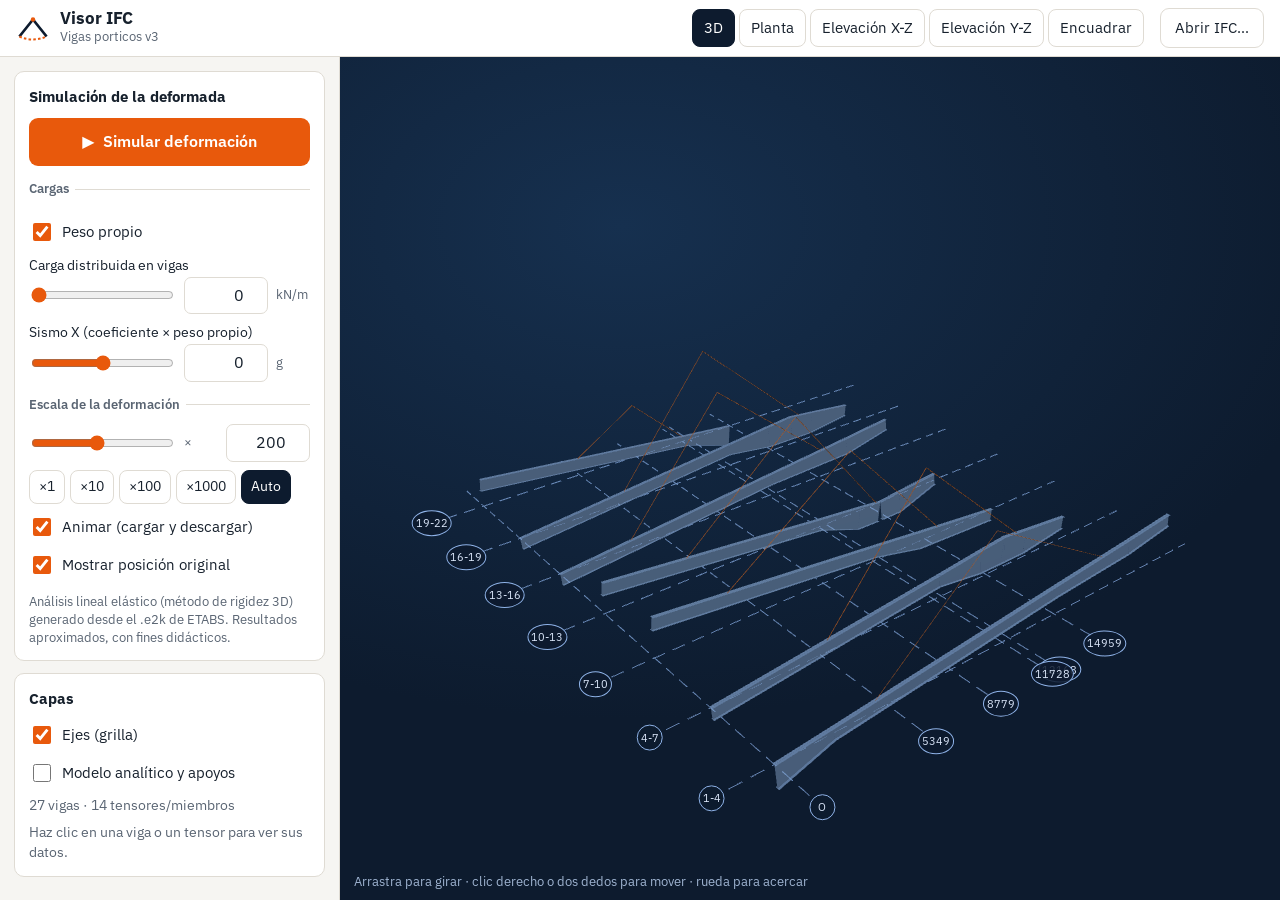
==== vigas-portico/index.html @ 8227d52c "Agregar visor IFC de vigas pórtico con simulación de la deformada Visor web (three.js + web-ifc) del" ====
<!DOCTYPE html>
<html lang="es">
<head>
  <meta charset="utf-8">
  <meta name="viewport" content="width=device-width, initial-scale=1">
  <title>Visor IFC · Vigas pórtico</title>
  <meta name="description" content="Visor IFC con simulación de la deformada para estudiantes">
  <link rel="preconnect" href="https://fonts.googleapis.com">
  <link rel="preconnect" href="https://fonts.gstatic.com" crossorigin>
  <link href="https://fonts.googleapis.com/css2?family=IBM+Plex+Sans:wght@400;500;600;700&display=swap" rel="stylesheet">
  <link rel="icon" href="data:image/svg+xml,%3Csvg xmlns='http://www.w3.org/2000/svg' viewBox='0 0 40 40'%3E%3Cpath d='M4 30 L20 10 L36 30' fill='none' stroke='%230d1b2e' stroke-width='4' stroke-linejoin='round'/%3E%3Ccircle cx='20' cy='10' r='4' fill='%23e8590c'/%3E%3C/svg%3E">
  <link rel="stylesheet" href="./css/estilos.css">
  <script type="importmap">
  {
    "imports": {
      "three": "./vendor/three/three.module.js",
      "three/addons/": "./vendor/three/addons/"
    }
  }
  </script>
</head>
<body>
  <header class="barra">
    <div class="marca">
      <svg class="logo" viewBox="0 0 40 40" aria-hidden="true">
        <path d="M4 30 L20 10 L36 30" fill="none" stroke="currentColor" stroke-width="3.2" stroke-linejoin="round"/>
        <path d="M4 30 Q20 37 36 30" fill="none" stroke="#e8590c" stroke-width="2.4" stroke-dasharray="3 2.6"/>
        <circle cx="20" cy="10" r="2.6" fill="#e8590c"/>
      </svg>
      <div>
        <h1>Visor IFC</h1>
        <p id="nombreModelo">Cargando…</p>
      </div>
    </div>
    <nav class="vistas" aria-label="Vistas">
      <button type="button" data-vista="iso" class="activa">3D</button>
      <button type="button" data-vista="planta">Planta</button>
      <button type="button" data-vista="xz">Elevación X-Z</button>
      <button type="button" data-vista="yz">Elevación Y-Z</button>
      <button type="button" id="btnEncuadrar" title="Encuadrar el modelo">Encuadrar</button>
    </nav>
    <div class="acciones">
      <label class="boton secundario" for="archivo" title="Abrir un IFC de tu computador (no se sube a ningún servidor)">Abrir IFC…</label>
      <input type="file" id="archivo" accept=".ifc" hidden>
      <button type="button" id="btnPanel" class="boton secundario solo-movil" aria-controls="panel" aria-expanded="false">Controles</button>
    </div>
  </header>

  <main class="principal">
    <aside id="panel" class="panel">
      <section class="bloque" id="bloqueSim">
        <h2>Simulación de la deformada</h2>
        <button type="button" id="btnSimular" class="boton primario grande" disabled>
          <span class="icono" aria-hidden="true">▶</span><span id="txtSimular">Simular deformación</span>
        </button>
        <p id="avisoSim" class="aviso" hidden></p>

        <fieldset>
          <legend>Cargas</legend>
          <label class="fila-check"><input type="checkbox" id="chkPP" checked> Peso propio</label>
          <div class="control">
            <label for="numQ">Carga distribuida en vigas</label>
            <div class="fila">
              <input type="range" id="rngQ" min="0" max="10" step="0.1" value="0" aria-label="Carga distribuida en vigas">
              <input type="number" id="numQ" min="0" max="100" step="0.1" value="0">
              <span class="unidad">kN/m</span>
            </div>
          </div>
          <div class="control">
            <label for="numSX">Sismo X (coeficiente × peso propio)</label>
            <div class="fila">
              <input type="range" id="rngSX" min="-0.5" max="0.5" step="0.01" value="0" aria-label="Coeficiente sísmico en X">
              <input type="number" id="numSX" min="-2" max="2" step="0.01" value="0">
              <span class="unidad">g</span>
            </div>
          </div>
        </fieldset>

        <fieldset>
          <legend>Escala de la deformación</legend>
          <div class="fila">
            <input type="range" id="rngEscala" min="0" max="5" step="0.01" value="2.3" aria-label="Escala de deformación (logarítmica)">
            <span class="unidad">×</span>
            <input type="number" id="numEscala" min="1" max="100000" step="1" value="200">
          </div>
          <div class="presets" role="group" aria-label="Escalas rápidas">
            <button type="button" data-escala="1">×1</button>
            <button type="button" data-escala="10">×10</button>
            <button type="button" data-escala="100">×100</button>
            <button type="button" data-escala="1000">×1000</button>
            <button type="button" id="btnAuto" class="activa" title="Ajusta la escala para que la deformada se vea clara">Auto</button>
          </div>
          <label class="fila-check"><input type="checkbox" id="chkAnimar" checked> Animar (cargar y descargar)</label>
          <label class="fila-check"><input type="checkbox" id="chkOriginal" checked> Mostrar posición original</label>
        </fieldset>

        <div id="resultado" class="resultado" hidden>
          <div class="cifra"><span id="valUmax">—</span><small>mm</small></div>
          <p id="txtUmax">desplazamiento máximo</p>
          <p id="txtEscala" class="sutil"></p>
        </div>
        <p class="nota" id="notaAnalisis">Análisis lineal elástico (método de rigidez 3D) calculado a partir del modelo de ETABS. Resultados aproximados, con fines didácticos.</p>
      </section>

      <section class="bloque">
        <h2>Capas</h2>
        <label class="fila-check"><input type="checkbox" id="chkGrilla" checked> Ejes (grilla)</label>
        <label class="fila-check"><input type="checkbox" id="chkAnalitico"> Modelo analítico y apoyos</label>
        <ul class="leyenda-apoyos" id="leyendaApoyos" hidden>
          <li><span class="simbolo empotrado"></span> Empotramiento (anclaje de tensores)</li>
          <li><span class="simbolo parcial"></span> Apoyo restringido solo en X e Y</li>
        </ul>
        <p class="sutil" id="resumenModelo"></p>
        <p class="sutil">Haz clic en una viga o un tensor para ver sus datos.</p>
      </section>
    </aside>

    <div id="visor" class="visor">
      <div id="leyenda" class="leyenda" hidden>
        <div class="titulo-leyenda">Desplazamiento (mm)</div>
        <div class="barra-color"></div>
        <div class="marcas" id="marcasLeyenda"></div>
      </div>
      <div id="cargando" class="cargando">
        <div class="spinner" aria-hidden="true"></div>
        <p id="txtCargando">Cargando visor…</p>
      </div>
      <div id="tarjetaInfo" class="tarjeta-info" hidden>
        <button type="button" id="btnCerrarInfo" class="cerrar" aria-label="Cerrar">×</button>
        <div id="info"></div>
      </div>
      <div id="soltar" class="soltar" hidden>Suelta el archivo .ifc para abrirlo</div>
      <p class="ayuda">Arrastra para girar · clic derecho o dos dedos para mover · rueda para acercar</p>
    </div>
  </main>

  <script type="module" src="./js/app.js"></script>
</body>
</html>
---- vigas-portico/css/estilos.css ----
/*
  VOZ: herramienta de taller de estructuras, clara y técnica.
  IDEA: un plano de estructuras: fondo azul de plano, acero gris azulado, tensores naranja.
  IMAGEN: el modelo 3D ocupa casi toda la pantalla; la deformada se pinta encima en colores.
  COLOR Y TIPO: azul plano #0d1b2e, panel piedra #f6f5f2, acento naranja #e8590c; IBM Plex Sans.
  DISTRIBUCIÓN: panel de controles a la izquierda, visor a la derecha; en celular el panel se despliega.
*/
:root {
  --tinta: #17212d;
  --tinta-suave: #5a6573;
  --panel: #f6f5f2;
  --tarjeta: #ffffff;
  --linea: #dfdbd3;
  --acento: #e8590c;
  --acento-osc: #c94a07;
  --azul: #2f6fdb;
  --plano: #0d1b2e;
  --plano-2: #16304f;
  --radio: 10px;
  font-family: "IBM Plex Sans", system-ui, -apple-system, "Segoe UI", Roboto, sans-serif;
  color: var(--tinta);
}
* { box-sizing: border-box; min-width: 0; }
[hidden] { display: none !important; }
html, body { height: 100%; margin: 0; }
body { display: flex; flex-direction: column; background: var(--panel); font-size: 15px; line-height: 1.45; overflow: hidden; }
button, input, label.boton { font: inherit; }

/* ---------- barra superior ---------- */
.barra {
  display: flex; align-items: center; gap: 16px; flex-wrap: wrap;
  padding: 8px 16px; background: #fff; border-bottom: 1px solid var(--linea); z-index: 5;
}
.marca { display: flex; align-items: center; gap: 10px; margin-right: auto; }
.logo { width: 34px; height: 34px; color: var(--plano); flex: none; }
.marca h1 { font-size: 17px; margin: 0; line-height: 1.1; }
.marca p { margin: 0; font-size: 13px; color: var(--tinta-suave); white-space: nowrap; overflow: hidden; text-overflow: ellipsis; max-width: 46vw; }
.vistas { display: flex; gap: 4px; flex-wrap: wrap; }
.vistas button, .presets button {
  border: 1px solid var(--linea); background: #fff; color: var(--tinta); border-radius: 8px;
  padding: 7px 11px; min-height: 36px; cursor: pointer;
}
.vistas button:hover, .presets button:hover { border-color: #b9b3a8; }
.vistas button.activa, .presets button.activa { background: var(--plano); border-color: var(--plano); color: #fff; }
.acciones { display: flex; gap: 8px; }
.boton {
  display: inline-flex; align-items: center; justify-content: center; gap: 8px;
  border-radius: 9px; padding: 8px 14px; min-height: 40px; cursor: pointer; border: 1px solid transparent;
  font-weight: 600; user-select: none;
}
.boton.secundario { background: #fff; border-color: var(--linea); color: var(--tinta); }
.boton.secundario:hover { border-color: #b9b3a8; }
.boton.primario { background: var(--acento); color: #fff; }
.boton.primario:hover:not(:disabled) { background: var(--acento-osc); }
.boton.primario.activo, .boton.primario.activo:hover:not(:disabled) { background: var(--plano); }
.boton:disabled { opacity: .5; cursor: not-allowed; }
.boton.grande { width: 100%; min-height: 48px; font-size: 16px; }
:focus-visible { outline: 3px solid #f7a96b; outline-offset: 2px; }
.solo-movil { display: none; }

/* ---------- distribución ---------- */
.principal { flex: 1; display: grid; grid-template-columns: 340px minmax(0, 1fr); min-height: 0; }
.panel { overflow-y: auto; border-right: 1px solid var(--linea); background: var(--panel); padding: 14px 14px 28px; }
.bloque { background: var(--tarjeta); border: 1px solid var(--linea); border-radius: var(--radio); padding: 14px; margin-bottom: 12px; }
.bloque h2 { font-size: 15px; margin: 0 0 10px; }
fieldset { border: 0; border-top: 1px solid var(--linea); margin: 14px 0 0; padding: 10px 0 0; }
legend { font-size: 13px; font-weight: 600; color: var(--tinta-suave); padding: 0 6px 0 0; }
.control { margin-top: 8px; }
.control > label { display: block; font-size: 14px; margin-bottom: 2px; }
.fila { display: flex; align-items: center; gap: 8px; }
.fila input[type=range] { flex: 1; accent-color: var(--acento); min-height: 32px; }
.fila input[type=number] {
  width: 84px; flex: none; padding: 6px 8px; border: 1px solid var(--linea); border-radius: 7px;
  font-size: 16px; text-align: right; background: #fff; color: var(--tinta);
}
.unidad { font-size: 13px; color: var(--tinta-suave); width: 34px; flex: none; }
.fila-check { display: flex; align-items: center; gap: 8px; margin-top: 8px; cursor: pointer; min-height: 30px; }
.fila-check input { width: 18px; height: 18px; accent-color: var(--acento); }
.presets { display: flex; gap: 5px; flex-wrap: wrap; margin-top: 8px; }
.presets button { padding: 5px 9px; min-height: 34px; font-size: 14px; }
.aviso { background: #fff4e6; border: 1px solid #ffd8a8; border-radius: 8px; padding: 8px 10px; font-size: 13.5px; margin: 10px 0 0; }
.resultado { margin-top: 14px; padding: 12px; border-radius: 9px; background: var(--plano); color: #fff; }
.resultado .cifra { font-size: 34px; font-weight: 700; line-height: 1; font-variant-numeric: tabular-nums; }
.resultado .cifra small { font-size: 15px; font-weight: 500; margin-left: 6px; opacity: .8; }
.resultado p { margin: 6px 0 0; font-size: 13.5px; }
.resultado .sutil { color: #b8c6da; }
.nota { font-size: 12.5px; color: var(--tinta-suave); margin: 12px 0 0; }
.sutil { color: var(--tinta-suave); font-size: 13.5px; margin: 8px 0 0; }
.leyenda-apoyos { list-style: none; padding: 0; margin: 8px 0 0; font-size: 13.5px; }
.leyenda-apoyos li { display: flex; align-items: center; gap: 8px; margin-top: 4px; }
.simbolo { width: 13px; height: 13px; display: inline-block; flex: none; }
.simbolo.empotrado { background: #e03131; }
.simbolo.parcial { background: #fab005; border-radius: 50%; }

/* tabla de propiedades */
.props { width: 100%; border-collapse: collapse; font-size: 13.5px; }
.props th, .props td { text-align: left; padding: 4px 0; border-bottom: 1px solid #eeebe5; vertical-align: top; }
.props th { color: var(--tinta-suave); font-weight: 500; width: 44%; padding-right: 8px; }
.props td { font-variant-numeric: tabular-nums; overflow-wrap: anywhere; }
details.pset { margin-top: 8px; font-size: 13.5px; }
details.pset summary { cursor: pointer; font-weight: 600; padding: 4px 0; }
.etiqueta-tipo { display: inline-block; font-size: 12px; padding: 2px 8px; border-radius: 99px; background: #edf2fb; color: #1f4f9c; margin-bottom: 6px; }

/* ---------- visor ---------- */
.visor {
  position: relative; overflow: hidden; touch-action: none;
  background: radial-gradient(120% 90% at 30% 20%, var(--plano-2) 0%, var(--plano) 65%);
}
.visor canvas { display: block; width: 100%; height: 100%; }
.capa-etiquetas { position: absolute; inset: 0; pointer-events: none; z-index: 1; }
.eje {
  width: 26px; height: 26px; border-radius: 50%; border: 1.5px solid #8fb3e8; color: #dce8fb;
  background: rgba(13, 27, 46, .85); font-size: 11px; display: grid; place-items: center; line-height: 1;
  white-space: nowrap; padding: 0 3px; min-width: 26px; width: auto;
}
.leyenda {
  position: absolute; right: 14px; top: 14px; background: rgba(255, 255, 255, .95); border-radius: 10px;
  padding: 10px 12px; font-size: 12.5px; display: grid; grid-template-columns: auto auto; column-gap: 8px;
  box-shadow: 0 6px 24px rgba(0, 0, 0, .25); z-index: 2;
}
.titulo-leyenda { grid-column: 1 / -1; font-weight: 600; margin-bottom: 6px; }
.barra-color {
  width: 14px; height: 150px; border-radius: 4px;
  background: linear-gradient(to top, #2952db, #1ab8e0, #40c759, #fad433, #e33326);
}
.marcas { display: flex; flex-direction: column-reverse; justify-content: space-between; height: 150px; font-variant-numeric: tabular-nums; }
.cargando {
  position: absolute; inset: 0; display: grid; place-content: center; justify-items: center; gap: 12px;
  color: #dce8fb; background: rgba(13, 27, 46, .7); z-index: 3; text-align: center; padding: 20px;
}
.cargando.error { background: rgba(60, 10, 10, .85); }
.spinner { width: 38px; height: 38px; border-radius: 50%; border: 4px solid rgba(255, 255, 255, .25); border-top-color: var(--acento); animation: giro 0.9s linear infinite; }
@keyframes giro { to { transform: rotate(360deg); } }
.soltar { position: absolute; inset: 12px; border: 3px dashed #f7a96b; border-radius: 14px; display: grid; place-items: center; color: #fff; font-size: 18px; background: rgba(13, 27, 46, .6); z-index: 4; }
.tarjeta-info {
  position: absolute; left: 14px; bottom: 36px; width: min(350px, calc(100% - 28px)); max-height: calc(100% - 110px);
  overflow: auto; background: #fff; border-radius: 12px; padding: 12px 14px 10px; z-index: 2;
  box-shadow: 0 10px 34px rgba(0, 0, 0, .32);
}
.tarjeta-info .cerrar {
  position: absolute; top: 6px; right: 6px; width: 36px; height: 36px; border: 0; border-radius: 8px;
  background: transparent; font-size: 24px; line-height: 1; color: var(--tinta-suave); cursor: pointer;
}
.tarjeta-info .cerrar:hover { background: #f1efea; }
.tarjeta-info h3 { margin: 2px 40px 2px 0; font-size: 20px; line-height: 1.15; }
.tarjeta-info .seccion { margin: 0 0 8px; color: var(--tinta-suave); font-size: 13.5px; overflow-wrap: anywhere; }
.ayuda { position: absolute; left: 14px; bottom: 10px; margin: 0; font-size: 12.5px; color: #9fb4d1; pointer-events: none; }
@media (prefers-reduced-motion: reduce) { .spinner { animation: none; } }

/* ---------- pantallas angostas ---------- */
@media (max-width: 900px) {
  .solo-movil { display: inline-flex; }
  .barra { gap: 8px; padding: 8px 10px; }
  .marca p { max-width: 36vw; }
  .acciones .boton { padding: 6px 10px; min-height: 38px; font-size: 14px; }
  .vistas { order: 3; width: 100%; flex-wrap: nowrap; overflow-x: auto; scrollbar-width: none; }
  .vistas button { flex: none; padding: 6px 10px; font-size: 14px; min-height: 34px; }
  .principal { grid-template-columns: minmax(0, 1fr); position: relative; }
  .panel {
    position: absolute; inset: 0 auto 0 0; width: min(360px, 92vw); z-index: 6;
    transform: translateX(-102%); transition: transform .25s ease; box-shadow: 8px 0 30px rgba(0, 0, 0, .25);
  }
  .panel.abierto { transform: none; }
  .ayuda { display: none; }
  .leyenda { top: 10px; right: 10px; padding: 8px 10px; }
  .tarjeta-info { left: 8px; right: 8px; width: auto; bottom: 8px; max-height: 46%; }
  .barra-color, .marcas { height: 110px; }
}
@media (prefers-reduced-motion: reduce) { .panel { transition: none; } }
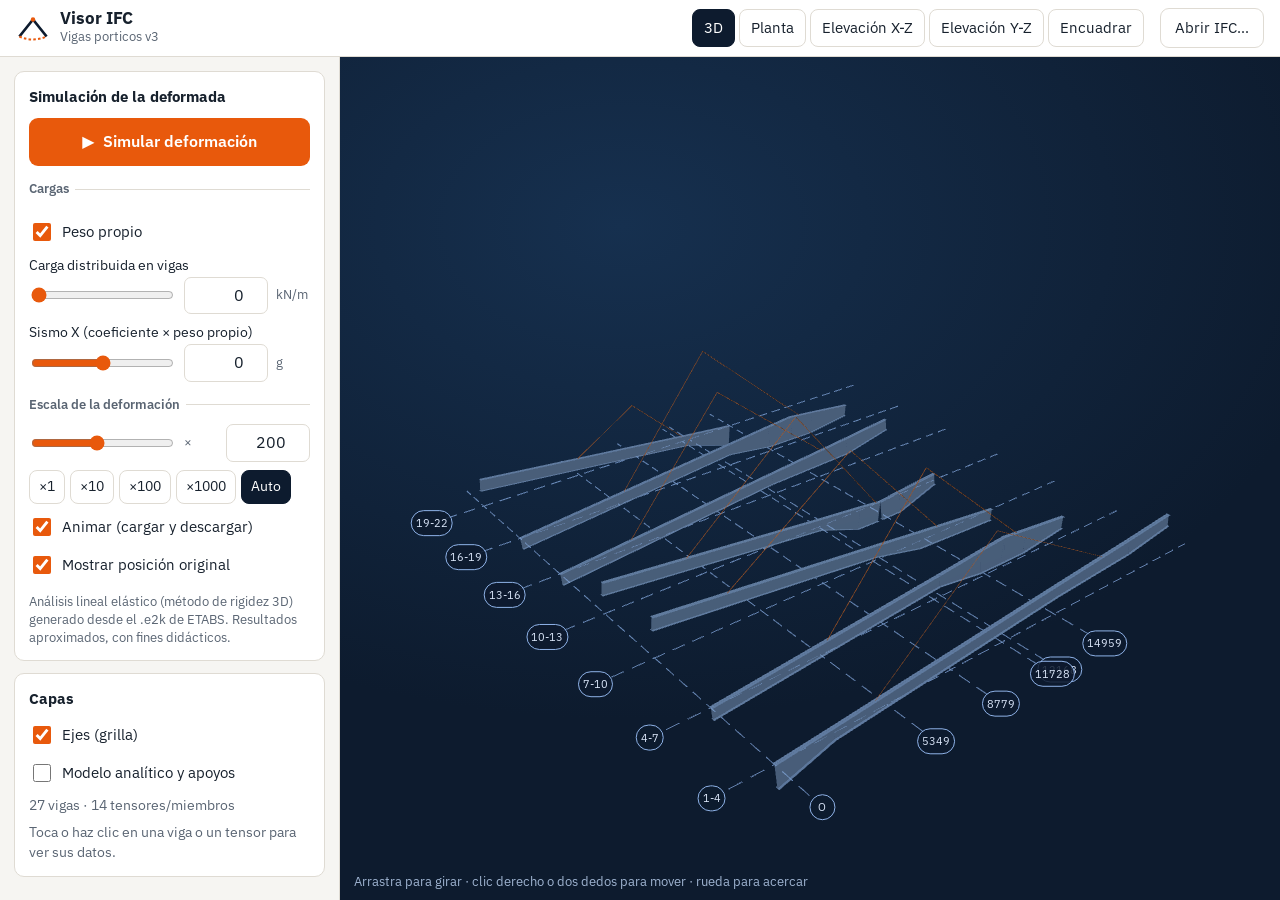
==== commit 2829b06d: "Mejorar la vista en celular del visor de vigas pórtico - Modelo arriba y hoja de controles abajo con" ====
--- a/vigas-portico/index.html
+++ b/vigas-portico/index.html
@@ -2,13 +2,14 @@
 <html lang="es">
 <head>
   <meta charset="utf-8">
-  <meta name="viewport" content="width=device-width, initial-scale=1">
+  <meta name="viewport" content="width=device-width, initial-scale=1, viewport-fit=cover">
+  <meta name="theme-color" content="#0d1b2e">
   <title>Visor IFC · Vigas pórtico</title>
   <meta name="description" content="Visor IFC con simulación de la deformada para estudiantes">
+  <link rel="icon" href="data:image/svg+xml,%3Csvg xmlns='http://www.w3.org/2000/svg' viewBox='0 0 40 40'%3E%3Cpath d='M4 30 L20 10 L36 30' fill='none' stroke='%230d1b2e' stroke-width='4' stroke-linejoin='round'/%3E%3Ccircle cx='20' cy='10' r='4' fill='%23e8590c'/%3E%3C/svg%3E">
   <link rel="preconnect" href="https://fonts.googleapis.com">
   <link rel="preconnect" href="https://fonts.gstatic.com" crossorigin>
   <link href="https://fonts.googleapis.com/css2?family=IBM+Plex+Sans:wght@400;500;600;700&display=swap" rel="stylesheet">
-  <link rel="icon" href="data:image/svg+xml,%3Csvg xmlns='http://www.w3.org/2000/svg' viewBox='0 0 40 40'%3E%3Cpath d='M4 30 L20 10 L36 30' fill='none' stroke='%230d1b2e' stroke-width='4' stroke-linejoin='round'/%3E%3Ccircle cx='20' cy='10' r='4' fill='%23e8590c'/%3E%3C/svg%3E">
   <link rel="stylesheet" href="./css/estilos.css">
   <script type="importmap">
   {
@@ -33,36 +34,62 @@
       </div>
     </div>
     <nav class="vistas" aria-label="Vistas">
-      <button type="button" data-vista="iso" class="activa">3D</button>
-      <button type="button" data-vista="planta">Planta</button>
-      <button type="button" data-vista="xz">Elevación X-Z</button>
-      <button type="button" data-vista="yz">Elevación Y-Z</button>
-      <button type="button" id="btnEncuadrar" title="Encuadrar el modelo">Encuadrar</button>
+      <button type="button" data-vista="iso" class="activa" title="Vista 3D">3D</button>
+      <button type="button" data-vista="planta" title="Planta"><span class="largo">Planta</span><span class="corto">XY</span></button>
+      <button type="button" data-vista="xz" title="Elevación X-Z"><span class="largo">Elevación X-Z</span><span class="corto">XZ</span></button>
+      <button type="button" data-vista="yz" title="Elevación Y-Z"><span class="largo">Elevación Y-Z</span><span class="corto">YZ</span></button>
+      <button type="button" id="btnEncuadrar" title="Encuadrar el modelo" aria-label="Encuadrar el modelo">
+        <span class="largo">Encuadrar</span>
+        <svg class="corto icono-svg" viewBox="0 0 24 24" aria-hidden="true"><path d="M4 9V4h5M20 9V4h-5M4 15v5h5M20 15v5h-5" fill="none" stroke="currentColor" stroke-width="2.2" stroke-linecap="round" stroke-linejoin="round"/></svg>
+      </button>
     </nav>
     <div class="acciones">
       <label class="boton secundario" for="archivo" title="Abrir un IFC de tu computador (no se sube a ningún servidor)">Abrir IFC…</label>
       <input type="file" id="archivo" accept=".ifc" hidden>
-      <button type="button" id="btnPanel" class="boton secundario solo-movil" aria-controls="panel" aria-expanded="false">Controles</button>
     </div>
   </header>
 
   <main class="principal">
+    <div id="visor" class="visor">
+      <div id="leyenda" class="leyenda" hidden>
+        <div class="titulo-leyenda">Desplazamiento (mm)</div>
+        <div class="barra-color"></div>
+        <div class="marcas" id="marcasLeyenda"></div>
+      </div>
+      <div id="tarjetaInfo" class="tarjeta-info" hidden>
+        <button type="button" id="btnCerrarInfo" class="cerrar" aria-label="Cerrar">×</button>
+        <div id="info"></div>
+      </div>
+      <div id="cargando" class="cargando">
+        <div class="spinner" aria-hidden="true"></div>
+        <p id="txtCargando">Cargando visor…</p>
+      </div>
+      <div id="soltar" class="soltar" hidden>Suelta el archivo .ifc para abrirlo</div>
+      <p class="ayuda">Arrastra para girar · clic derecho o dos dedos para mover · rueda para acercar</p>
+    </div>
+
     <aside id="panel" class="panel">
       <section class="bloque" id="bloqueSim">
-        <h2>Simulación de la deformada</h2>
+        <h2 class="titulo-sim">Simulación de la deformada</h2>
         <button type="button" id="btnSimular" class="boton primario grande" disabled>
           <span class="icono" aria-hidden="true">▶</span><span id="txtSimular">Simular deformación</span>
         </button>
         <p id="avisoSim" class="aviso" hidden></p>
 
-        <fieldset>
+        <div id="resultado" class="resultado" hidden>
+          <div class="cifra"><span id="valUmax">—</span><small>mm</small></div>
+          <p id="txtUmax">desplazamiento máximo</p>
+          <p id="txtEscala" class="sutil extra"></p>
+        </div>
+
+        <fieldset class="grupo-cargas extra">
           <legend>Cargas</legend>
           <label class="fila-check"><input type="checkbox" id="chkPP" checked> Peso propio</label>
           <div class="control">
             <label for="numQ">Carga distribuida en vigas</label>
             <div class="fila">
               <input type="range" id="rngQ" min="0" max="10" step="0.1" value="0" aria-label="Carga distribuida en vigas">
-              <input type="number" id="numQ" min="0" max="100" step="0.1" value="0">
+              <input type="number" id="numQ" min="0" max="100" step="0.1" value="0" inputmode="decimal">
               <span class="unidad">kN/m</span>
             </div>
           </div>
@@ -70,39 +97,40 @@
             <label for="numSX">Sismo X (coeficiente × peso propio)</label>
             <div class="fila">
               <input type="range" id="rngSX" min="-0.5" max="0.5" step="0.01" value="0" aria-label="Coeficiente sísmico en X">
-              <input type="number" id="numSX" min="-2" max="2" step="0.01" value="0">
+              <input type="number" id="numSX" min="-2" max="2" step="0.01" value="0" inputmode="decimal">
               <span class="unidad">g</span>
             </div>
           </div>
         </fieldset>
 
-        <fieldset>
+        <fieldset class="grupo-escala">
           <legend>Escala de la deformación</legend>
           <div class="fila">
             <input type="range" id="rngEscala" min="0" max="5" step="0.01" value="2.3" aria-label="Escala de deformación (logarítmica)">
             <span class="unidad">×</span>
-            <input type="number" id="numEscala" min="1" max="100000" step="1" value="200">
+            <input type="number" id="numEscala" min="1" max="100000" step="1" value="200" inputmode="numeric">
           </div>
           <div class="presets" role="group" aria-label="Escalas rápidas">
-            <button type="button" data-escala="1">×1</button>
-            <button type="button" data-escala="10">×10</button>
+            <button type="button" data-escala="1" class="extra">×1</button>
+            <button type="button" data-escala="10" class="extra">×10</button>
             <button type="button" data-escala="100">×100</button>
             <button type="button" data-escala="1000">×1000</button>
             <button type="button" id="btnAuto" class="activa" title="Ajusta la escala para que la deformada se vea clara">Auto</button>
           </div>
-          <label class="fila-check"><input type="checkbox" id="chkAnimar" checked> Animar (cargar y descargar)</label>
-          <label class="fila-check"><input type="checkbox" id="chkOriginal" checked> Mostrar posición original</label>
+          <div class="extra">
+            <label class="fila-check"><input type="checkbox" id="chkAnimar" checked> Animar (cargar y descargar)</label>
+            <label class="fila-check"><input type="checkbox" id="chkOriginal" checked> Mostrar posición original</label>
+          </div>
         </fieldset>
 
-        <div id="resultado" class="resultado" hidden>
-          <div class="cifra"><span id="valUmax">—</span><small>mm</small></div>
-          <p id="txtUmax">desplazamiento máximo</p>
-          <p id="txtEscala" class="sutil"></p>
-        </div>
-        <p class="nota" id="notaAnalisis">Análisis lineal elástico (método de rigidez 3D) calculado a partir del modelo de ETABS. Resultados aproximados, con fines didácticos.</p>
+        <button type="button" id="btnMas" class="boton secundario solo-movil mas" aria-expanded="false" aria-controls="panel">
+          <span id="txtMas">Cargas y opciones</span><span class="flecha" aria-hidden="true">▾</span>
+        </button>
+
+        <p class="nota extra" id="notaAnalisis">Análisis lineal elástico (método de rigidez 3D) calculado a partir del modelo de ETABS. Resultados aproximados, con fines didácticos.</p>
       </section>
 
-      <section class="bloque">
+      <section class="bloque extra">
         <h2>Capas</h2>
         <label class="fila-check"><input type="checkbox" id="chkGrilla" checked> Ejes (grilla)</label>
         <label class="fila-check"><input type="checkbox" id="chkAnalitico"> Modelo analítico y apoyos</label>
@@ -111,27 +139,10 @@
           <li><span class="simbolo parcial"></span> Apoyo restringido solo en X e Y</li>
         </ul>
         <p class="sutil" id="resumenModelo"></p>
-        <p class="sutil">Haz clic en una viga o un tensor para ver sus datos.</p>
+        <p class="sutil">Toca o haz clic en una viga o un tensor para ver sus datos.</p>
+        <label class="boton secundario solo-movil abrir-movil" for="archivo">Abrir otro IFC…</label>
       </section>
     </aside>
-
-    <div id="visor" class="visor">
-      <div id="leyenda" class="leyenda" hidden>
-        <div class="titulo-leyenda">Desplazamiento (mm)</div>
-        <div class="barra-color"></div>
-        <div class="marcas" id="marcasLeyenda"></div>
-      </div>
-      <div id="cargando" class="cargando">
-        <div class="spinner" aria-hidden="true"></div>
-        <p id="txtCargando">Cargando visor…</p>
-      </div>
-      <div id="tarjetaInfo" class="tarjeta-info" hidden>
-        <button type="button" id="btnCerrarInfo" class="cerrar" aria-label="Cerrar">×</button>
-        <div id="info"></div>
-      </div>
-      <div id="soltar" class="soltar" hidden>Suelta el archivo .ifc para abrirlo</div>
-      <p class="ayuda">Arrastra para girar · clic derecho o dos dedos para mover · rueda para acercar</p>
-    </div>
   </main>
 
   <script type="module" src="./js/app.js"></script>
--- a/vigas-portico/css/estilos.css
+++ b/vigas-portico/css/estilos.css
@@ -3,7 +3,7 @@
   IDEA: un plano de estructuras: fondo azul de plano, acero gris azulado, tensores naranja.
   IMAGEN: el modelo 3D ocupa casi toda la pantalla; la deformada se pinta encima en colores.
   COLOR Y TIPO: azul plano #0d1b2e, panel piedra #f6f5f2, acento naranja #e8590c; IBM Plex Sans.
-  DISTRIBUCIÓN: panel de controles a la izquierda, visor a la derecha; en celular el panel se despliega.
+  DISTRIBUCIÓN: escritorio con panel a la izquierda; celular con el modelo arriba y una hoja de controles abajo.
 */
 :root {
   --tinta: #17212d;
@@ -13,7 +13,6 @@
   --linea: #dfdbd3;
   --acento: #e8590c;
   --acento-osc: #c94a07;
-  --azul: #2f6fdb;
   --plano: #0d1b2e;
   --plano-2: #16304f;
   --radio: 10px;
@@ -23,8 +22,11 @@
 * { box-sizing: border-box; min-width: 0; }
 [hidden] { display: none !important; }
 html, body { height: 100%; margin: 0; }
-body { display: flex; flex-direction: column; background: var(--panel); font-size: 15px; line-height: 1.45; overflow: hidden; }
-button, input, label.boton { font: inherit; }
+body {
+  display: flex; flex-direction: column; height: 100vh; height: 100dvh;
+  background: var(--panel); font-size: 15px; line-height: 1.45; overflow: hidden;
+}
+button, input, label.boton { font: inherit; touch-action: manipulation; }
 
 /* ---------- barra superior ---------- */
 .barra {
@@ -38,10 +40,12 @@
 .vistas { display: flex; gap: 4px; flex-wrap: wrap; }
 .vistas button, .presets button {
   border: 1px solid var(--linea); background: #fff; color: var(--tinta); border-radius: 8px;
-  padding: 7px 11px; min-height: 36px; cursor: pointer;
+  padding: 7px 11px; min-height: 36px; cursor: pointer; display: inline-flex; align-items: center; justify-content: center;
 }
 .vistas button:hover, .presets button:hover { border-color: #b9b3a8; }
 .vistas button.activa, .presets button.activa { background: var(--plano); border-color: var(--plano); color: #fff; }
+.corto { display: none; }
+.icono-svg { width: 18px; height: 18px; }
 .acciones { display: flex; gap: 8px; }
 .boton {
   display: inline-flex; align-items: center; justify-content: center; gap: 8px;
@@ -56,11 +60,12 @@
 .boton:disabled { opacity: .5; cursor: not-allowed; }
 .boton.grande { width: 100%; min-height: 48px; font-size: 16px; }
 :focus-visible { outline: 3px solid #f7a96b; outline-offset: 2px; }
-.solo-movil { display: none; }
-
-/* ---------- distribución ---------- */
+.solo-movil { display: none !important; }
+
+/* ---------- distribución (escritorio) ---------- */
 .principal { flex: 1; display: grid; grid-template-columns: 340px minmax(0, 1fr); min-height: 0; }
-.panel { overflow-y: auto; border-right: 1px solid var(--linea); background: var(--panel); padding: 14px 14px 28px; }
+.panel { grid-column: 1; grid-row: 1; overflow-y: auto; border-right: 1px solid var(--linea); background: var(--panel); padding: 14px 14px 28px; }
+.visor { grid-column: 2; grid-row: 1; }
 .bloque { background: var(--tarjeta); border: 1px solid var(--linea); border-radius: var(--radio); padding: 14px; margin-bottom: 12px; }
 .bloque h2 { font-size: 15px; margin: 0 0 10px; }
 fieldset { border: 0; border-top: 1px solid var(--linea); margin: 14px 0 0; padding: 10px 0 0; }
@@ -79,8 +84,8 @@
 .presets { display: flex; gap: 5px; flex-wrap: wrap; margin-top: 8px; }
 .presets button { padding: 5px 9px; min-height: 34px; font-size: 14px; }
 .aviso { background: #fff4e6; border: 1px solid #ffd8a8; border-radius: 8px; padding: 8px 10px; font-size: 13.5px; margin: 10px 0 0; }
-.resultado { margin-top: 14px; padding: 12px; border-radius: 9px; background: var(--plano); color: #fff; }
-.resultado .cifra { font-size: 34px; font-weight: 700; line-height: 1; font-variant-numeric: tabular-nums; }
+.resultado { margin-top: 12px; padding: 12px; border-radius: 9px; background: var(--plano); color: #fff; }
+.resultado .cifra { font-size: 34px; font-weight: 700; line-height: 1; font-variant-numeric: tabular-nums; white-space: nowrap; }
 .resultado .cifra small { font-size: 15px; font-weight: 500; margin-left: 6px; opacity: .8; }
 .resultado p { margin: 6px 0 0; font-size: 13.5px; }
 .resultado .sutil { color: #b8c6da; }
@@ -103,15 +108,15 @@
 
 /* ---------- visor ---------- */
 .visor {
-  position: relative; overflow: hidden; touch-action: none;
+  position: relative; overflow: hidden; touch-action: none; min-height: 0;
   background: radial-gradient(120% 90% at 30% 20%, var(--plano-2) 0%, var(--plano) 65%);
 }
 .visor canvas { display: block; width: 100%; height: 100%; }
 .capa-etiquetas { position: absolute; inset: 0; pointer-events: none; z-index: 1; }
 .eje {
-  width: 26px; height: 26px; border-radius: 50%; border: 1.5px solid #8fb3e8; color: #dce8fb;
+  height: 26px; min-width: 26px; border-radius: 13px; border: 1.5px solid #8fb3e8; color: #dce8fb;
   background: rgba(13, 27, 46, .85); font-size: 11px; display: grid; place-items: center; line-height: 1;
-  white-space: nowrap; padding: 0 3px; min-width: 26px; width: auto;
+  white-space: nowrap; padding: 0 4px;
 }
 .leyenda {
   position: absolute; right: 14px; top: 14px; background: rgba(255, 255, 255, .95); border-radius: 10px;
@@ -124,6 +129,18 @@
   background: linear-gradient(to top, #2952db, #1ab8e0, #40c759, #fad433, #e33326);
 }
 .marcas { display: flex; flex-direction: column-reverse; justify-content: space-between; height: 150px; font-variant-numeric: tabular-nums; }
+.tarjeta-info {
+  position: absolute; left: 14px; bottom: 36px; width: min(350px, calc(100% - 28px)); max-height: calc(100% - 110px);
+  overflow: auto; background: #fff; border-radius: 12px; padding: 12px 14px 10px; z-index: 2;
+  box-shadow: 0 10px 34px rgba(0, 0, 0, .32);
+}
+.tarjeta-info .cerrar {
+  position: absolute; top: 6px; right: 6px; width: 36px; height: 36px; border: 0; border-radius: 8px;
+  background: transparent; font-size: 24px; line-height: 1; color: var(--tinta-suave); cursor: pointer;
+}
+.tarjeta-info .cerrar:hover { background: #f1efea; }
+.tarjeta-info h3 { margin: 2px 40px 2px 0; font-size: 20px; line-height: 1.15; }
+.tarjeta-info .seccion { margin: 0 0 8px; color: var(--tinta-suave); font-size: 13.5px; overflow-wrap: anywhere; }
 .cargando {
   position: absolute; inset: 0; display: grid; place-content: center; justify-items: center; gap: 12px;
   color: #dce8fb; background: rgba(13, 27, 46, .7); z-index: 3; text-align: center; padding: 20px;
@@ -132,38 +149,78 @@
 .spinner { width: 38px; height: 38px; border-radius: 50%; border: 4px solid rgba(255, 255, 255, .25); border-top-color: var(--acento); animation: giro 0.9s linear infinite; }
 @keyframes giro { to { transform: rotate(360deg); } }
 .soltar { position: absolute; inset: 12px; border: 3px dashed #f7a96b; border-radius: 14px; display: grid; place-items: center; color: #fff; font-size: 18px; background: rgba(13, 27, 46, .6); z-index: 4; }
-.tarjeta-info {
-  position: absolute; left: 14px; bottom: 36px; width: min(350px, calc(100% - 28px)); max-height: calc(100% - 110px);
-  overflow: auto; background: #fff; border-radius: 12px; padding: 12px 14px 10px; z-index: 2;
-  box-shadow: 0 10px 34px rgba(0, 0, 0, .32);
-}
-.tarjeta-info .cerrar {
-  position: absolute; top: 6px; right: 6px; width: 36px; height: 36px; border: 0; border-radius: 8px;
-  background: transparent; font-size: 24px; line-height: 1; color: var(--tinta-suave); cursor: pointer;
-}
-.tarjeta-info .cerrar:hover { background: #f1efea; }
-.tarjeta-info h3 { margin: 2px 40px 2px 0; font-size: 20px; line-height: 1.15; }
-.tarjeta-info .seccion { margin: 0 0 8px; color: var(--tinta-suave); font-size: 13.5px; overflow-wrap: anywhere; }
 .ayuda { position: absolute; left: 14px; bottom: 10px; margin: 0; font-size: 12.5px; color: #9fb4d1; pointer-events: none; }
 @media (prefers-reduced-motion: reduce) { .spinner { animation: none; } }
 
-/* ---------- pantallas angostas ---------- */
+/* ---------- celular y tableta: modelo arriba, hoja de controles abajo ---------- */
 @media (max-width: 900px) {
-  .solo-movil { display: inline-flex; }
-  .barra { gap: 8px; padding: 8px 10px; }
-  .marca p { max-width: 36vw; }
-  .acciones .boton { padding: 6px 10px; min-height: 38px; font-size: 14px; }
-  .vistas { order: 3; width: 100%; flex-wrap: nowrap; overflow-x: auto; scrollbar-width: none; }
-  .vistas button { flex: none; padding: 6px 10px; font-size: 14px; min-height: 34px; }
-  .principal { grid-template-columns: minmax(0, 1fr); position: relative; }
+  body { overscroll-behavior: none; }
+  .solo-movil { display: inline-flex !important; }
+  .largo { display: none; }
+  .corto { display: inline; }
+  .barra { flex-wrap: nowrap; gap: 8px; padding: 6px 8px; padding-top: max(6px, env(safe-area-inset-top)); }
+  .marca { gap: 8px; flex: 1 1 auto; }
+  .logo { width: 28px; height: 28px; }
+  .marca h1 { font-size: 15px; }
+  .marca p { font-size: 12px; max-width: none; }
+  .acciones { display: none; }
+  .vistas { flex-wrap: nowrap; gap: 3px; flex: none; }
+  .vistas button { min-width: 40px; min-height: 38px; padding: 4px 6px; font-size: 13.5px; font-weight: 600; }
+
+  .principal { display: flex; flex-direction: column; }
+  .visor { flex: 1 1 auto; }
   .panel {
-    position: absolute; inset: 0 auto 0 0; width: min(360px, 92vw); z-index: 6;
-    transform: translateX(-102%); transition: transform .25s ease; box-shadow: 8px 0 30px rgba(0, 0, 0, .25);
-  }
-  .panel.abierto { transform: none; }
+    flex: none; position: relative; z-index: 4; width: 100%;
+    margin-top: -14px; border: 0; border-radius: 16px 16px 0 0;
+    box-shadow: 0 -8px 26px rgba(0, 0, 0, .22);
+    padding: 12px 12px calc(12px + env(safe-area-inset-bottom));
+    max-height: 64dvh; overflow-y: auto; overscroll-behavior: contain;
+  }
+  .panel::before {
+    content: ""; display: block; width: 40px; height: 4px; border-radius: 2px; background: #cfc9bf;
+    margin: -4px auto 10px;
+  }
+  .panel:not(.expandida) .extra { display: none !important; }
+  .panel .bloque { background: transparent; border: 0; padding: 0; margin: 0; }
+  .panel .bloque + .bloque { border-top: 1px solid var(--linea); margin-top: 12px; padding-top: 12px; }
+  #bloqueSim { display: flex; flex-direction: column; gap: 10px; }
+  .titulo-sim { display: none; }
+  #btnSimular { order: 1; }
+  #avisoSim { order: 2; margin: 0; }
+  #resultado { order: 3; }
+  .grupo-escala { order: 4; }
+  #btnMas { order: 5; }
+  .grupo-cargas { order: 6; }
+  .nota { order: 7; margin: 0; }
+  fieldset { margin: 0; padding: 0; border: 0; }
+  .grupo-cargas { border-top: 1px solid var(--linea); padding-top: 8px; }
+  legend { font-size: 12.5px; padding-bottom: 2px; }
+  .presets { margin-top: 4px; }
+  .presets button { flex: 1 1 0; min-height: 38px; }
+  .resultado {
+    margin: 0; padding: 8px 12px; display: grid; grid-template-columns: auto minmax(0, 1fr);
+    align-items: center; column-gap: 12px;
+  }
+  .resultado .cifra { font-size: 26px; }
+  .resultado .cifra small { font-size: 13px; margin-left: 4px; }
+  .resultado p { margin: 0; font-size: 12.5px; line-height: 1.3; }
+  .resultado #txtEscala { grid-column: 1 / -1; margin-top: 4px; }
+  .mas { width: 100%; min-height: 42px; justify-content: space-between; }
+  .flecha { transition: transform .2s ease; }
+  .panel.expandida .flecha { transform: rotate(180deg); }
+  .abrir-movil { width: 100%; margin-top: 12px; }
+
+  .leyenda {
+    top: auto; right: auto; left: 8px; bottom: 22px; grid-template-columns: auto;
+    padding: 6px 9px; font-size: 11px; box-shadow: 0 4px 14px rgba(0, 0, 0, .25);
+  }
+  .titulo-leyenda { margin-bottom: 4px; }
+  .barra-color { width: 150px; height: 10px; background: linear-gradient(to right, #2952db, #1ab8e0, #40c759, #fad433, #e33326); }
+  .marcas { flex-direction: row; justify-content: space-between; width: 150px; height: auto; margin-top: 3px; }
+  .marcas span:nth-child(2), .marcas span:nth-child(4) { display: none; }
+  .tarjeta-info { top: 8px; bottom: auto; left: 8px; right: 8px; width: auto; max-height: 46%; padding: 10px 12px 8px; }
+  .tarjeta-info h3 { font-size: 18px; }
+  .eje { height: 20px; min-width: 20px; border-width: 1px; font-size: 9.5px; padding: 0 3px; }
   .ayuda { display: none; }
-  .leyenda { top: 10px; right: 10px; padding: 8px 10px; }
-  .tarjeta-info { left: 8px; right: 8px; width: auto; bottom: 8px; max-height: 46%; }
-  .barra-color, .marcas { height: 110px; }
-}
-@media (prefers-reduced-motion: reduce) { .panel { transition: none; } }
+}
+@media (max-width: 900px) and (prefers-reduced-motion: reduce) { .flecha { transition: none; } }
